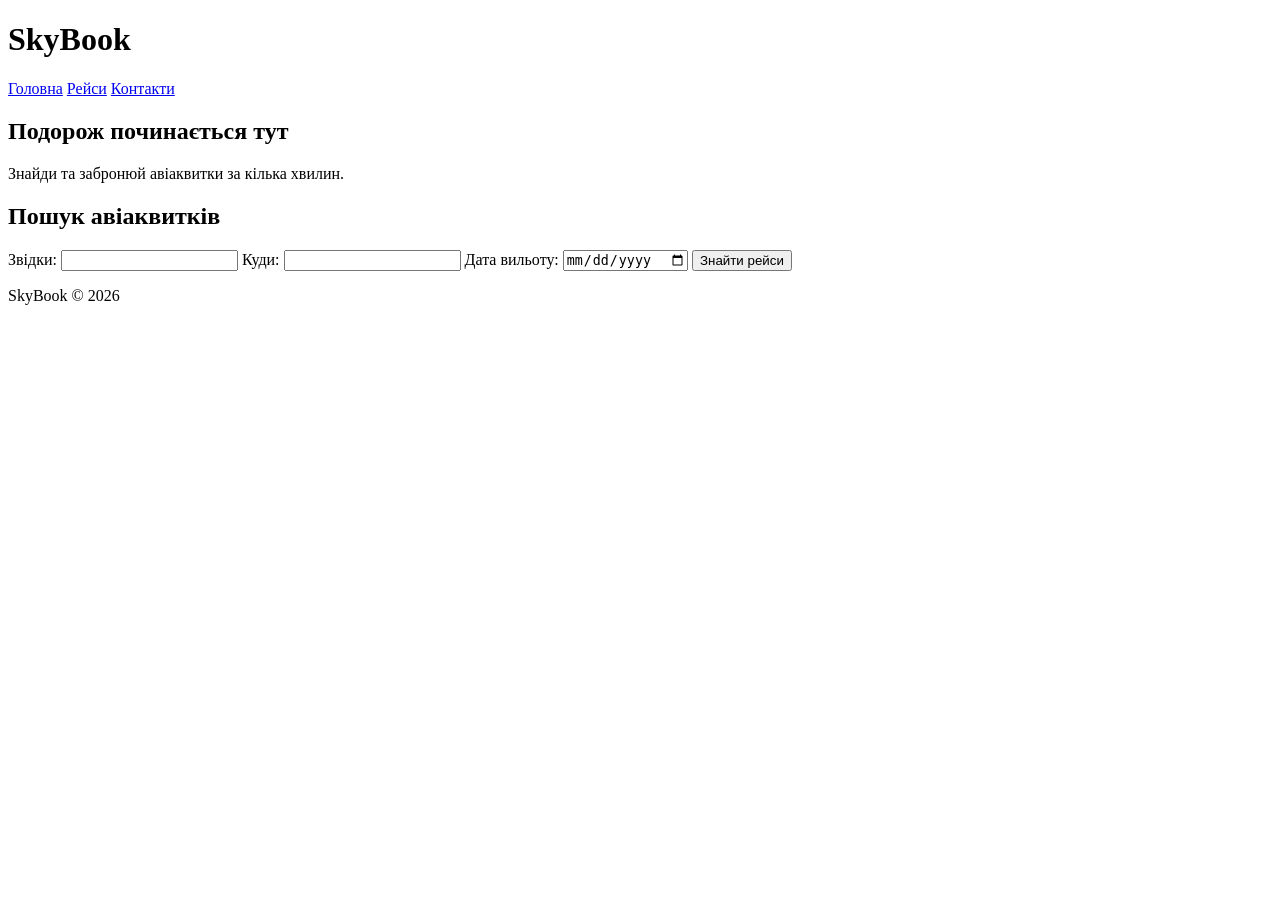
==== src/pages/index.html @ a6f8bf96 "Add initial SkyBook homepage" ====
<!DOCTYPE html>
<html lang="uk">
<head>
    <meta charset="UTF-8">
    <meta name="viewport" content="width=device-width, initial-scale=1.0">
    <title>SkyBook — Бронювання авіаквитків</title>
</head>
<body>
    <header>
        <h1>SkyBook</h1>
        <nav>
            <a href="/">Головна</a>
            <a href="/flights">Рейси</a>
            <a href="/contacts">Контакти</a>
        </nav>
    </header>

    <main>
        <section>
            <h2>Подорож починається тут</h2>
            <p>Знайди та забронюй авіаквитки за кілька хвилин.</p>
        </section>

        <section>
            <h2>Пошук авіаквитків</h2>
            <form>
                <label>
                    Звідки:
                    <input type="text" name="departure" required>
                </label>

                <label>
                    Куди:
                    <input type="text" name="destination" required>
                </label>

                <label>
                    Дата вильоту:
                    <input type="date" name="date" required>
                </label>

                <button type="submit">Знайти рейси</button>
            </form>
        </section>
    </main>

    <footer>
        <p>SkyBook © 2026</p>
    </footer>
</body>
</html>
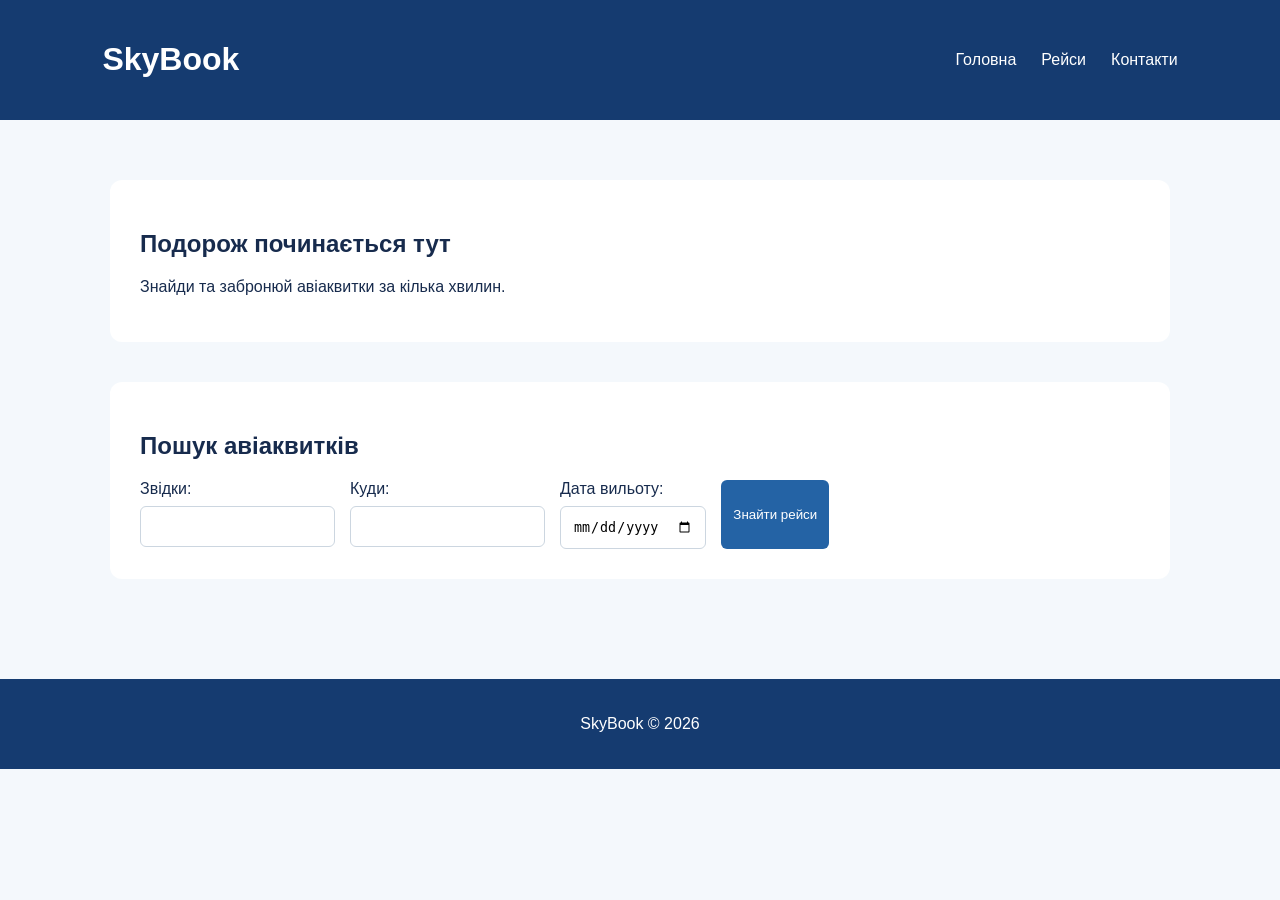
==== commit 87c9bdf4: "Add responsive homepage styling" ====
--- a/src/pages/index.html
+++ b/src/pages/index.html
@@ -5,6 +5,7 @@
     <meta charset="UTF-8">
     <meta name="viewport" content="width=device-width, initial-scale=1.0">
     <title>SkyBook — Бронювання авіаквитків</title>
+    <link rel="stylesheet" href="../css/style.css">
 </head>
 <body>
     <header>
--- a/src/css/style.css
+++ b/src/css/style.css
@@ -0,0 +1,99 @@
+
+* {
+    box-sizing: border-box;
+}
+
+body {
+    margin: 0;
+    font-family: Arial, sans-serif;
+    color: #172b4d;
+    background: #f4f8fc;
+}
+
+header {
+    display: flex;
+    justify-content: space-between;
+    align-items: center;
+    padding: 20px 8%;
+    background: #153b70;
+    color: white;
+}
+
+nav {
+    display: flex;
+    gap: 25px;
+}
+
+nav a {
+    color: white;
+    text-decoration: none;
+}
+
+main {
+    max-width: 1100px;
+    margin: 40px auto;
+    padding: 20px;
+}
+
+section {
+    margin-bottom: 40px;
+    padding: 30px;
+    background: white;
+    border-radius: 12px;
+}
+
+form {
+    display: flex;
+    flex-wrap: wrap;
+    gap: 15px;
+}
+
+label {
+    display: flex;
+    flex-direction: column;
+    gap: 8px;
+}
+
+input, button {
+    padding: 12px;
+    border: 1px solid #ccd6e0;
+    border-radius: 6px;
+}
+
+button {
+    color: white;
+    background: #2463a5;
+    cursor: pointer;
+    border: none;
+}
+
+footer {
+    padding: 20px;
+    text-align: center;
+    background: #153b70;
+    color: white;
+}
+
+@media (max-width: 600px) {
+    header {
+        flex-direction: column;
+        gap: 15px;
+    }
+
+    nav {
+        flex-wrap: wrap;
+        justify-content: center;
+    }
+
+    main {
+        margin: 15px auto;
+    }
+
+    section {
+        padding: 20px;
+    }
+
+    form, label, input, button {
+        width: 100%;
+    }
+}
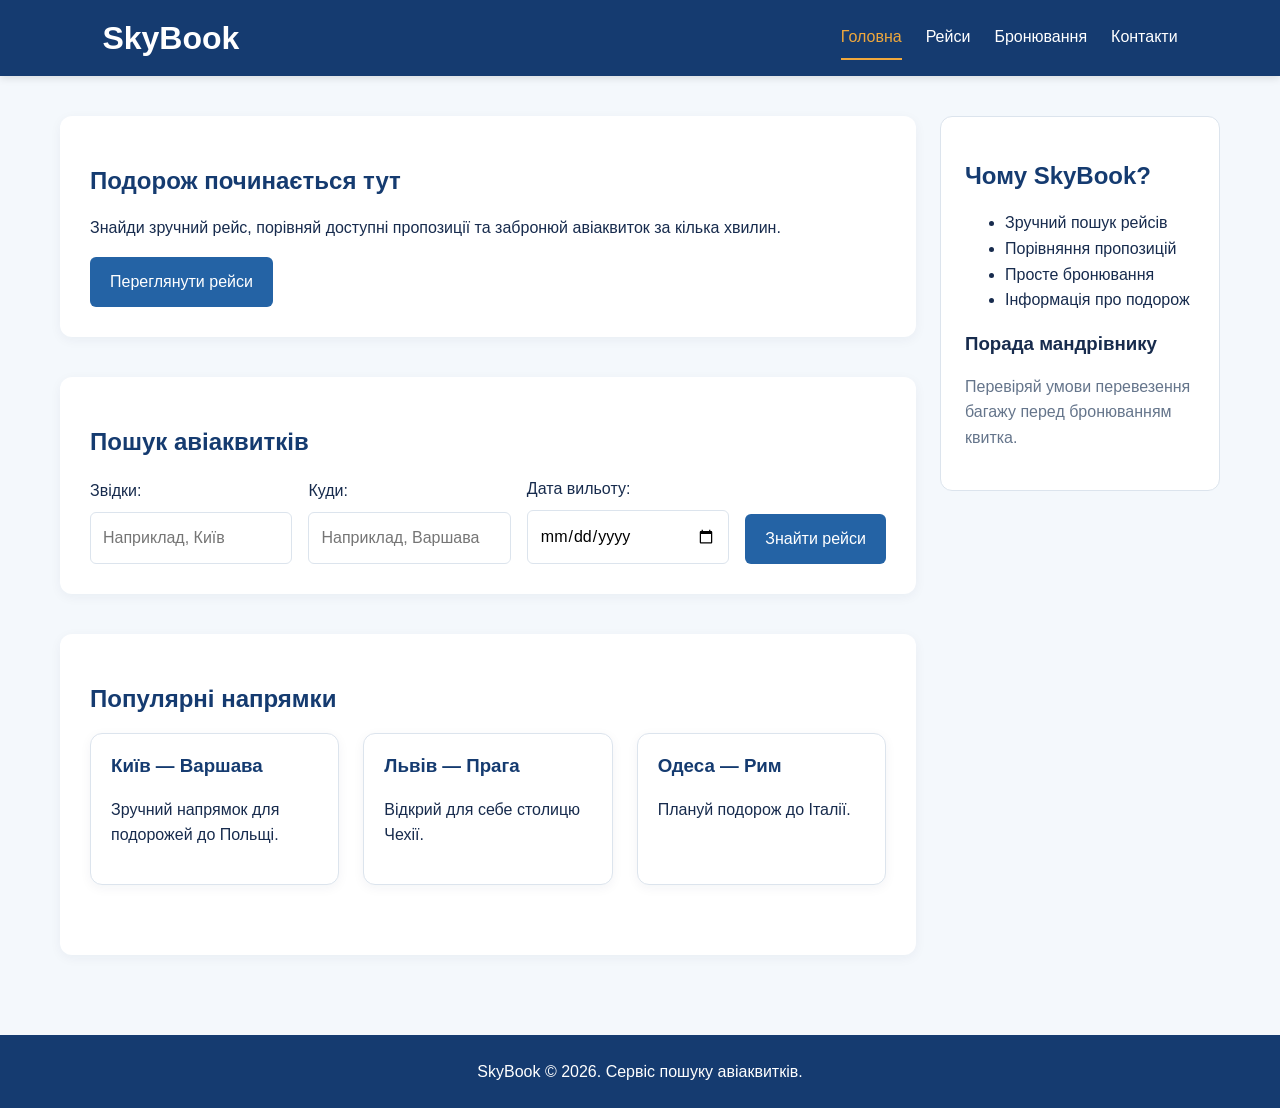
==== commit b2d3a70e: "lab03: responsive CSS layout and styling" ====
--- a/src/pages/index.html
+++ b/src/pages/index.html
@@ -1,53 +1,96 @@
-
 <!DOCTYPE html>
 <html lang="uk">
 <head>
     <meta charset="UTF-8">
     <meta name="viewport" content="width=device-width, initial-scale=1.0">
-    <title>SkyBook — Бронювання авіаквитків</title>
+    <meta name="description" content="SkyBook — пошук і бронювання авіаквитків.">
+    <title>SkyBook — Головна</title>
     <link rel="stylesheet" href="../css/style.css">
 </head>
 <body>
+
     <header>
         <h1>SkyBook</h1>
-        <nav>
-            <a href="/">Головна</a>
-            <a href="/flights">Рейси</a>
-            <a href="/contacts">Контакти</a>
+        <nav aria-label="Головна навігація">
+            <a href="index.html" class="active">Головна</a>
+            <a href="flights.html">Рейси</a>
+            <a href="booking.html">Бронювання</a>
+            <a href="contacts.html">Контакти</a>
         </nav>
     </header>
 
     <main>
-        <section>
-            <h2>Подорож починається тут</h2>
-            <p>Знайди та забронюй авіаквитки за кілька хвилин.</p>
-        </section>
+        <div class="page-layout">
 
-        <section>
-            <h2>Пошук авіаквитків</h2>
-            <form>
-                <label>
-                    Звідки:
-                    <input type="text" name="departure" required>
-                </label>
+            <div class="content">
+                <section>
+                    <h2>Подорож починається тут</h2>
+                    <p>Знайди зручний рейс, порівняй доступні пропозиції та забронюй авіаквиток за кілька хвилин.</p>
+                    <a class="button" href="flights.html">Переглянути рейси</a>
+                </section>
 
-                <label>
-                    Куди:
-                    <input type="text" name="destination" required>
-                </label>
+                <section>
+                    <h2>Пошук авіаквитків</h2>
+                    <form action="flights.html" method="get">
+                        <label>
+                            Звідки:
+                            <input type="text" name="departure" placeholder="Наприклад, Київ" required>
+                        </label>
 
-                <label>
-                    Дата вильоту:
-                    <input type="date" name="date" required>
-                </label>
+                        <label>
+                            Куди:
+                            <input type="text" name="destination" placeholder="Наприклад, Варшава" required>
+                        </label>
 
-                <button type="submit">Знайти рейси</button>
-            </form>
-        </section>
+                        <label>
+                            Дата вильоту:
+                            <input type="date" name="date" required>
+                        </label>
+
+                        <button type="submit">Знайти рейси</button>
+                    </form>
+                </section>
+
+                <section>
+                    <h2>Популярні напрямки</h2>
+                    <div class="card-grid">
+                        <article class="card">
+                            <h3>Київ — Варшава</h3>
+                            <p>Зручний напрямок для подорожей до Польщі.</p>
+                        </article>
+
+                        <article class="card">
+                            <h3>Львів — Прага</h3>
+                            <p>Відкрий для себе столицю Чехії.</p>
+                        </article>
+
+                        <article class="card">
+                            <h3>Одеса — Рим</h3>
+                            <p>Плануй подорож до Італії.</p>
+                        </article>
+                    </div>
+                </section>
+            </div>
+
+            <aside class="sidebar">
+                <h2>Чому SkyBook?</h2>
+                <ul>
+                    <li>Зручний пошук рейсів</li>
+                    <li>Порівняння пропозицій</li>
+                    <li>Просте бронювання</li>
+                    <li>Інформація про подорож</li>
+                </ul>
+
+                <h3>Порада мандрівнику</h3>
+                <p class="muted">Перевіряй умови перевезення багажу перед бронюванням квитка.</p>
+            </aside>
+
+        </div>
     </main>
 
     <footer>
-        <p>SkyBook © 2026</p>
+        <p>SkyBook © 2026. Сервіс пошуку авіаквитків.</p>
     </footer>
+
 </body>
-</html>
+</html>
--- a/src/css/style.css
+++ b/src/css/style.css
@@ -1,99 +1,327 @@
-
+/* 1. CSS VARIABLES */
+:root {
+    --color-primary: #153b70;
+    --color-secondary: #2463a5;
+    --color-accent: #f0a83c;
+    --color-text: #172b4d;
+    --color-muted: #65758b;
+    --color-background: #f4f8fc;
+    --color-surface: #ffffff;
+    --color-border: #dce4ed;
+
+    --radius-small: 6px;
+    --radius-medium: 12px;
+    --radius-large: 18px;
+
+    --space-small: 8px;
+    --space-medium: 16px;
+    --space-large: 24px;
+    --space-section: 40px;
+}
+
+/* 2. RESET */
 * {
     box-sizing: border-box;
+}
+
+html {
+    scroll-behavior: smooth;
 }
 
 body {
     margin: 0;
     font-family: Arial, sans-serif;
-    color: #172b4d;
-    background: #f4f8fc;
-}
-
+    line-height: 1.6;
+    color: var(--color-text);
+    background: var(--color-background);
+}
+
+img {
+    display: block;
+    max-width: 100%;
+    height: auto;
+}
+
+a {
+    color: var(--color-secondary);
+}
+
+/* 3. TYPOGRAPHY */
+h1, h2, h3 {
+    line-height: 1.25;
+}
+
+h1, h2 {
+    color: var(--color-primary);
+}
+
+p {
+    margin-top: 0;
+}
+
+.muted {
+    color: var(--color-muted);
+}
+
+/* 4. HEADER AND NAVIGATION */
 header {
+    position: sticky;
+    top: 0;
+    z-index: 100;
     display: flex;
     justify-content: space-between;
     align-items: center;
-    padding: 20px 8%;
-    background: #153b70;
+    gap: var(--space-large);
+    padding: 16px 8%;
+    background: var(--color-primary);
+    color: white;
+    box-shadow: 0 2px 8px rgba(0, 0, 0, 0.12);
+}
+
+header h1 {
+    margin: 0;
     color: white;
 }
 
 nav {
     display: flex;
-    gap: 25px;
+    flex-wrap: wrap;
+    gap: var(--space-large);
 }
 
 nav a {
+    padding: 8px 0;
     color: white;
     text-decoration: none;
-}
-
+    transition: color 0.2s;
+}
+
+nav a:hover {
+    color: var(--color-accent);
+}
+
+nav a.active {
+    color: var(--color-accent);
+    border-bottom: 2px solid var(--color-accent);
+}
+
+/* 5. MAIN LAYOUT */
 main {
-    max-width: 1100px;
+    max-width: 1200px;
     margin: 40px auto;
-    padding: 20px;
-}
-
-section {
-    margin-bottom: 40px;
+    padding: 0 20px;
+}
+
+.page-layout {
+    display: grid;
+    grid-template-columns: minmax(0, 1fr) 280px;
+    grid-template-areas: "content sidebar";
+    gap: var(--space-large);
+    align-items: start;
+}
+
+.content {
+    grid-area: content;
+    min-width: 0;
+}
+
+.sidebar {
+    grid-area: sidebar;
+    padding: var(--space-large);
+    background: var(--color-surface);
+    border: 1px solid var(--color-border);
+    border-radius: var(--radius-medium);
+}
+
+section,
+article {
+    margin-bottom: var(--space-section);
     padding: 30px;
-    background: white;
-    border-radius: 12px;
-}
-
+    background: var(--color-surface);
+    border-radius: var(--radius-medium);
+    box-shadow: 0 3px 12px rgba(23, 43, 77, 0.05);
+}
+
+/* 6. FLEXBOX AND FORMS */
 form {
     display: flex;
     flex-wrap: wrap;
-    gap: 15px;
+    align-items: end;
+    gap: var(--space-medium);
 }
 
 label {
     display: flex;
     flex-direction: column;
-    gap: 8px;
-}
-
-input, button {
+    flex: 1 1 180px;
+    gap: var(--space-small);
+}
+
+input,
+select,
+textarea {
+    width: 100%;
     padding: 12px;
-    border: 1px solid #ccd6e0;
-    border-radius: 6px;
-}
-
-button {
-    color: white;
-    background: #2463a5;
+    border: 1px solid var(--color-border);
+    border-radius: var(--radius-small);
+    font: inherit;
+}
+
+input:focus,
+select:focus,
+textarea:focus {
+    outline: 2px solid var(--color-secondary);
+    outline-offset: 2px;
+}
+
+button,
+.button {
+    display: inline-block;
+    padding: 12px 20px;
+    border: none;
+    border-radius: var(--radius-small);
+    background: var(--color-secondary);
+    color: white;
+    font: inherit;
+    text-decoration: none;
     cursor: pointer;
-    border: none;
-}
-
+    transition: background 0.2s;
+}
+
+button:hover,
+.button:hover {
+    background: var(--color-primary);
+}
+
+/* 7. CARDS GRID */
+.card-grid {
+    display: grid;
+    grid-template-columns: repeat(auto-fill, minmax(220px, 1fr));
+    gap: var(--space-large);
+}
+
+.card {
+    padding: 20px;
+    background: var(--color-surface);
+    border: 1px solid var(--color-border);
+    border-radius: var(--radius-medium);
+}
+
+.card h3 {
+    margin-top: 0;
+    color: var(--color-primary);
+}
+
+/* 8. TABLES AND CONTENT ELEMENTS */
+table {
+    width: 100%;
+    border-collapse: collapse;
+    background: var(--color-surface);
+}
+
+th,
+td {
+    padding: 12px;
+    border: 1px solid var(--color-border);
+    text-align: left;
+}
+
+th {
+    background: #eaf1f8;
+}
+
+blockquote {
+    margin: 20px 0;
+    padding: 16px 20px;
+    border-left: 4px solid var(--color-accent);
+    background: #fff8eb;
+}
+
+/* Demonstration of CSS specificity */
+p {
+    color: var(--color-text);
+}
+
+.notice {
+    color: var(--color-secondary);
+}
+
+/* 9. FOOTER */
 footer {
-    padding: 20px;
+    padding: 24px;
     text-align: center;
-    background: #153b70;
-    color: white;
-}
-
-@media (max-width: 600px) {
+    background: var(--color-primary);
+    color: white;
+}
+
+footer p {
+    margin: 0;
+    color: white;
+}
+
+/* 10. RESPONSIVE DESIGN */
+@media (max-width: 992px) {
+    header {
+        padding-right: 4%;
+        padding-left: 4%;
+    }
+
+    .page-layout {
+        grid-template-columns: minmax(0, 1fr) 240px;
+    }
+}
+
+@media (max-width: 768px) {
     header {
         flex-direction: column;
-        gap: 15px;
+        gap: var(--space-medium);
     }
 
     nav {
-        flex-wrap: wrap;
         justify-content: center;
+        gap: var(--space-medium);
+    }
+
+    .page-layout {
+        grid-template-columns: 1fr;
+        grid-template-areas:
+            "content"
+            "sidebar";
     }
 
     main {
-        margin: 15px auto;
-    }
-
-    section {
-        padding: 20px;
-    }
-
-    form, label, input, button {
+        margin: 24px auto;
+    }
+}
+
+@media (max-width: 480px) {
+    main {
+        padding: 0 12px;
+        margin: 16px auto;
+    }
+
+    section,
+    article {
+        padding: 18px;
+    }
+
+    form {
+        flex-direction: column;
+        align-items: stretch;
+    }
+
+    label,
+    form button {
         width: 100%;
     }
-}
+
+    nav {
+        gap: 12px;
+    }
+
+    th,
+    td {
+        padding: 8px;
+        font-size: 14px;
+    }
+}
